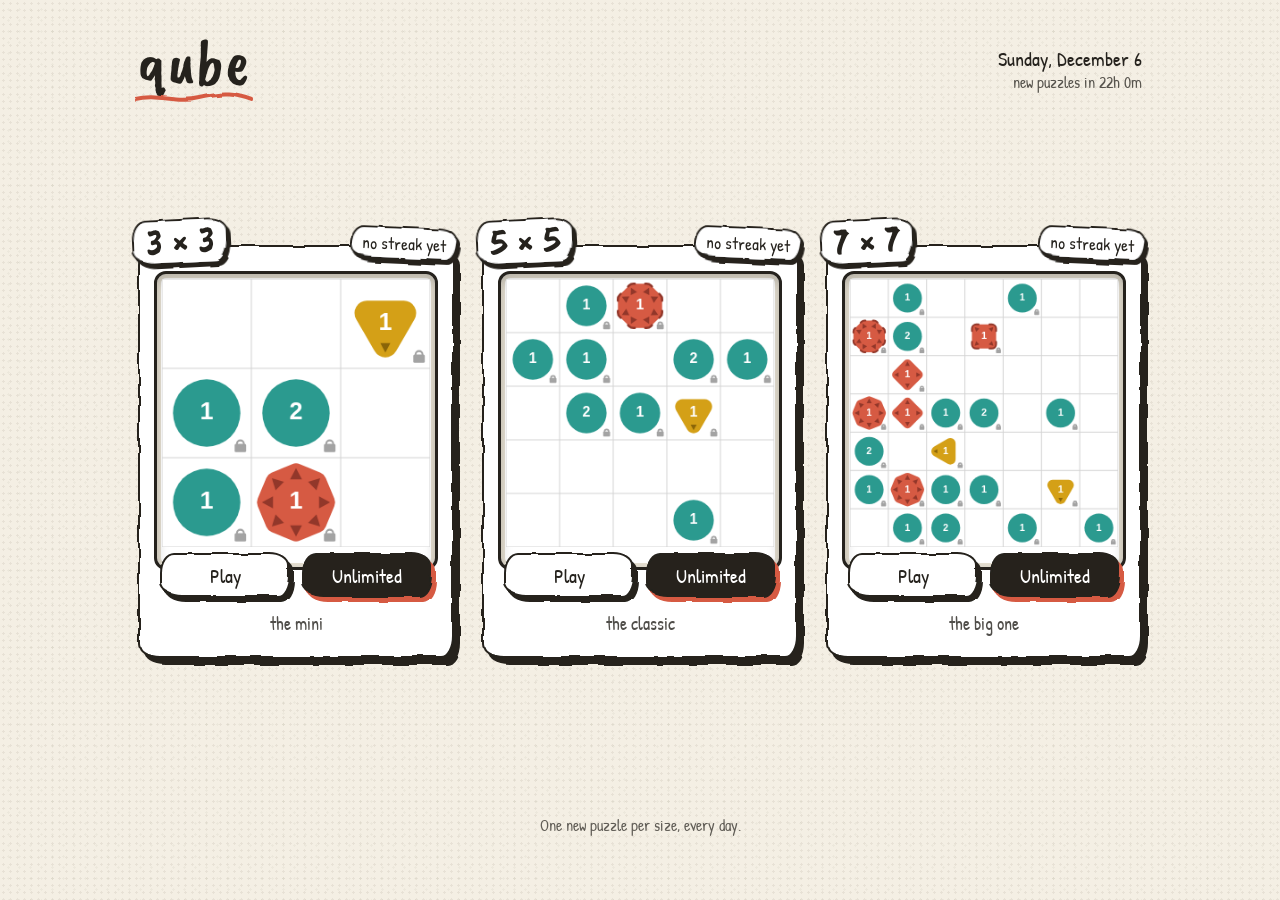
==== play.html @ ca1494cf "Tutorial: clearer dots, Next button after a win, arrows around the progress dots Co-Authored-By: Cla" ====
<!DOCTYPE html>
<html lang="en">
<head>
    <meta charset="UTF-8">
    <meta name="viewport" content="width=device-width, initial-scale=1">
    <title>qube</title>
    <link rel="preconnect" href="https://fonts.googleapis.com">
    <link rel="preconnect" href="https://fonts.gstatic.com" crossorigin>
    <link href="https://fonts.googleapis.com/css2?family=Caveat+Brush&family=Patrick+Hand&display=swap" rel="stylesheet">
    <link rel="stylesheet" href="style.css">
    <link rel="stylesheet" href="paper.css">
    <link rel="stylesheet" href="play.css">
</head>
<body class="paper play">
<header class="bar">
    <a class="up pill" href="index.html">&larr; Home</a>
    <h1 id="page-title" class="title"></h1>
    <button id="help-button" class="up pill help-button" data-tip="How to play" aria-label="How to play"><span>?</span></button>
</header>
<div id="game-container">
    <div id="canvas-container">
        <div class="screen"><canvas id="canvas" width="400" height="400">Error</canvas></div>
        <div id="nav-controls" role="group" aria-label="Change puzzle">
            <button id="back-button" class="nav-button">&lsaquo; Back</button>
            <div id="hand-controls">
                <button id="clear-button" class="nav-button icon-button" data-tip="Clear board" aria-label="Clear board">
                    <svg viewBox="0 0 20 20" width="19" height="19" aria-hidden="true"><path d="M11.4 3.6l5 5-7 7H5.2l-2.4-2.4a1.6 1.6 0 0 1 0-2.2z" fill="none" stroke="currentColor" stroke-width="1.8" stroke-linejoin="round"/><path d="M7.6 7.4l5 5M9 16.6h8" stroke="currentColor" stroke-width="1.8" stroke-linecap="round"/></svg>
                </button>
            </div>
            <div id="forward-controls">
                <button id="next-button" class="nav-button">Next &rsaquo;</button>
                <button id="new-button" class="nav-button" hidden></button>
            </div>
        </div>
        <div id="hand-label">Your hand</div>
        <div id="pool"></div>
    </div>
    <div id="side-panel">
        <div id="summary-box" class="up box"><div id="summary-panel">Hover a piece for details.</div></div>
        <div id="result-banner" class="up box hidden"><span id="result-text"></span></div>
        <div id="controls">
            <button id="run-button" class="up btn fill"><span id="run-label">Run</span></button>
            <button id="solution-button">Show Solution</button>
        </div>
        <div id="view-controls" role="group" aria-label="Help, animation speed and display">
            <button class="speed-button" data-speed="0.5" data-tip="Slow" aria-label="Slow speed">
                <svg viewBox="0 0 20 16" width="20" height="14" aria-hidden="true"><path d="M2.5 11.5C2.5 6.5 5.5 4 8.5 4s6 2.5 6 7.5z" fill="currentColor"/><circle cx="16.8" cy="8.6" r="2" fill="currentColor"/><path d="M5 11.5v2.4M12 11.5v2.4" stroke="currentColor" stroke-width="1.8" stroke-linecap="round"/></svg>
            </button>
            <button class="speed-button selected" data-speed="1.2" data-tip="Normal" aria-label="Normal speed">
                <svg viewBox="0 0 16 16" width="16" height="14" aria-hidden="true"><path d="M2 12.5a6 6 0 1 1 12 0" fill="none" stroke="currentColor" stroke-width="1.7" stroke-linecap="round"/><path d="M8 12.5V6.2" stroke="currentColor" stroke-width="1.9" stroke-linecap="round"/><circle cx="8" cy="12.5" r="1.7" fill="currentColor"/></svg>
            </button>
            <button class="speed-button" data-speed="1000" data-tip="Instant" aria-label="Instant">
                <svg viewBox="0 0 16 16" width="14" height="14" aria-hidden="true"><path d="M9.5 1L3 9h4l-1 6 7-9H9z" fill="currentColor" stroke="currentColor" stroke-width="0.6" stroke-linejoin="round"/></svg>
            </button>
            <div class="dots-menu-wrap">
                <button id="dots-menu-button" class="speed-button" data-tip="Dots" aria-label="Dots" aria-haspopup="menu" aria-expanded="false">
                    <svg viewBox="0 0 24 16" width="24" height="14" aria-hidden="true"><circle cx="5" cy="9.5" r="2.1" fill="currentColor"/><circle cx="11" cy="9.5" r="2.1" fill="currentColor"/><circle cx="8" cy="5" r="2.1" fill="currentColor"/><path d="M16.5 6.5l3 3 3-3" fill="none" stroke="currentColor" stroke-width="1.6" stroke-linecap="round" stroke-linejoin="round"/></svg>
                </button>
                <div id="dots-menu" class="dots-menu" role="menu" aria-label="Dots" hidden>
                    <button role="menuitemradio" data-mode="skips" aria-checked="true">Some dots</button>
                    <button role="menuitemradio" data-mode="all" aria-checked="false">All dots</button>
                    <button role="menuitemradio" data-mode="none" aria-checked="false">No dots</button>
                </div>
            </div>
        </div>
        <div id="ways-box" class="up box" hidden><div id="ways"></div></div>
    </div>
</div>

<div id="tutorial" class="tutorial-overlay" hidden>
    <div class="tutorial-card up" role="dialog" aria-modal="true" aria-labelledby="tutorial-title">
        <div class="tutorial-head">
            <h2 id="tutorial-title"></h2>
            <button id="tutorial-close" class="up pill tutorial-close" aria-label="Close"><span>&times;</span></button>
        </div>
        <p id="tutorial-hint" aria-live="polite"><span></span></p>
        <div class="screen tutorial-screen"><canvas id="tutorial-canvas" width="320" height="320" aria-label="Tutorial board"></canvas></div>
        <div id="tutorial-hand" aria-label="Your hand"></div>
        <div class="tutorial-actions">
            <button id="tutorial-hint-button" class="up pill"><span>Hint</span></button>
            <button id="tutorial-run" class="up btn fill"><span id="tutorial-run-label">Run</span></button>
        </div>
        <div class="tutorial-footer">
            <button id="tutorial-back" class="up pill tutorial-arrow" aria-label="Back" data-tip="Back"><svg viewBox="0 0 16 16" width="16" height="16" aria-hidden="true"><path d="M10 3L5 8l5 5" fill="none" stroke="currentColor" stroke-width="2.2" stroke-linecap="round" stroke-linejoin="round"/></svg></button>
            <div id="tutorial-dots" aria-hidden="true"></div>
            <button id="tutorial-next" class="up pill tutorial-arrow" aria-label="Next" data-tip="Next"><svg viewBox="0 0 16 16" width="16" height="16" aria-hidden="true"><path d="M6 3l5 5-5 5" fill="none" stroke="currentColor" stroke-width="2.2" stroke-linecap="round" stroke-linejoin="round"/></svg></button>
        </div>
    </div>
</div>
<script type="module" src="game.js"></script>
</body>
</html>
---- style.css ----
body {
    font-family: sans-serif;
}

#game-container {
    display: flex;
    gap: 24px;
    align-items: flex-start;
    padding: 20px;
}

body {
    user-select: none;
    -webkit-user-select: none;
}

#canvas {
    image-rendering: pixelated;
    -webkit-user-drag: none;
}

#canvas-container {
    text-align: center;
}

#pool {
    display: flex;
    gap: 8px;
    justify-content: center;
    margin-top: 12px;
    min-height: 52px;
}

.pool-node {
    width: 52px;
    height: 52px;
    cursor: grab;
    user-select: none;
}

.pool-node canvas {
    display: block;
    pointer-events: none;
}

.pool-node.dragging {
    opacity: 0.3;
}

#side-panel {
    width: 260px;
    display: flex;
    flex-direction: column;
    gap: 12px;
}

#summary-panel {
    border: 1px solid #d3d3d3;
    border-radius: 4px;
    padding: 10px;
    font-size: 14px;
    box-sizing: border-box;
    height: 134px;
    overflow: auto;
}

#result-banner {
    border-radius: 4px;
    padding: 10px;
    font-weight: bold;
    text-align: center;
}

#result-banner.hidden {
    display: none;
}

#result-banner.win {
    background: #d4f7d4;
    color: #1a7a1a;
}

#result-banner.lose {
    background: #f7d4d4;
    color: #a11a1a;
}

#controls {
    display: flex;
    gap: 8px;
}

#controls button {
    flex: 1;
    padding: 8px 6px;
    font-size: 14px;
    white-space: nowrap;
    cursor: pointer;
}

/* "Show Solution" is the longer label, so it gets a little more of the row */
#controls #run-button {
    flex: 0.8;
}

#controls #solution-button {
    flex: 1.3;
}

#controls button:disabled {
    cursor: default;
    opacity: 0.5;
}

#view-controls {
    display: flex;
    gap: 4px;
    justify-content: flex-end;
    margin-top: 8px;
}

.speed-button {
    display: flex;
    align-items: center;
    justify-content: center;
    padding: 4px 10px;
    color: #555;
    background: #e6e6e6;
    border: 1px solid #c4c4c4;
    border-radius: 4px;
    cursor: pointer;
}

.speed-button.selected {
    background: #8a8a8a;
    border-color: #6b6b6b;
    color: #fff;
}

#drag-ghost {
    position: fixed;
    left: 0;
    top: 0;
    pointer-events: none;
    z-index: 10;
    filter: drop-shadow(0 9px 8px rgba(0, 0, 0, 0.3)) drop-shadow(0 2px 2px rgba(0, 0, 0, 0.3));
}

/* The clear board icon sits between Back and Next. */
#hand-controls {
    display: flex;
    gap: 8px;
    align-items: center;
    justify-content: center;
}

.icon-button {
    display: flex;
    align-items: center;
    justify-content: center;
    padding: 4px 12px;
}

/* dots toggle on the left, speeds pushed to the right */
.dots-menu-wrap {
    position: relative;
    margin-left: auto;
}

.dots-menu {
    position: absolute;
    top: calc(100% + 6px);
    right: 0;
    min-width: 116px;
    padding: 4px;
    background: #fff;
    border: 1px solid #c4c4c4;
    border-radius: 6px;
    box-shadow: 0 4px 12px rgba(0, 0, 0, 0.2);
    z-index: 6;
}

.dots-menu[hidden] {
    display: none;
}

.dots-menu button {
    display: block;
    width: 100%;
    padding: 6px 10px 6px 24px;
    position: relative;
    text-align: left;
    font-size: 13px;
    color: #444;
    background: none;
    border: none;
    border-radius: 4px;
    cursor: pointer;
}

.dots-menu button:hover,
.dots-menu button:focus-visible {
    background: #ececec;
}

/* a check mark beside the current choice */
.dots-menu button[aria-checked="true"] {
    font-weight: bold;
}

.dots-menu button[aria-checked="true"]::before {
    content: "\2713";
    position: absolute;
    left: 8px;
}

/* the dots button's tooltip hugs the right edge, and hides while the menu is open */
.dots-menu-wrap > button[data-tip]::after {
    left: auto;
    right: 0;
    transform: translateY(2px);
}

.dots-menu-wrap > button[data-tip]:hover::after,
.dots-menu-wrap > button[data-tip]:focus-visible::after {
    transform: translateY(0);
}

.dots-menu-wrap > button[aria-expanded="true"]::after {
    display: none;
}

/* Back on the left, Next/New on the right, and the clear icon always dead
   center (equal side columns), so it lines up with the board and the hand. */
#nav-controls {
    display: grid;
    grid-template-columns: 1fr auto 1fr;
    align-items: center;
    margin-top: 8px;
}

#nav-controls #back-button {
    justify-self: start;
}

.nav-button {
    padding: 4px 14px;
    font-size: 13px;
    color: #555;
    background: #e6e6e6;
    border: 1px solid #c4c4c4;
    border-radius: 4px;
    cursor: pointer;
}

.nav-button:disabled {
    opacity: 0.45;
    cursor: default;
}

.help-button {
    font-weight: bold;
    font-size: 14px;
    min-width: 30px;
}

/* Little tooltips for the help / display / speed buttons (data-tip). */
button[data-tip] {
    position: relative;
}

button[data-tip]::after {
    content: attr(data-tip);
    position: absolute;
    bottom: calc(100% + 8px);
    left: 50%;
    transform: translateX(-50%) translateY(2px);
    padding: 4px 8px;
    border-radius: 5px;
    background: #333;
    box-shadow: 0 2px 6px rgba(0, 0, 0, 0.25);
    color: #fff;
    font-size: 12px;
    font-weight: normal;
    line-height: 1.2;
    white-space: nowrap;
    pointer-events: none;
    opacity: 0;
    /* hiding: no delay, very quick */
    transition: opacity 0.05s ease, transform 0.05s ease;
    z-index: 5;
}

button[data-tip]:hover::after,
button[data-tip]:focus-visible::after {
    opacity: 1;
    transform: translateX(-50%) translateY(0);
    /* showing: a barely-there delay so it doesn't flash when sweeping across */
    transition: opacity 0.08s ease 0.04s, transform 0.08s ease 0.04s;
}

/* the rightmost button's tip is right-aligned so it stays on screen */
#view-controls button[data-tip]:last-child::after {
    left: auto;
    right: 0;
    transform: translateY(2px);
}

#view-controls button[data-tip]:last-child:hover::after,
#view-controls button[data-tip]:last-child:focus-visible::after {
    transform: translateY(0);
    transition: opacity 0.08s ease 0.04s, transform 0.08s ease 0.04s;
}

.nav-button .button-icon {
    display: inline-block;
    vertical-align: -2px;
    margin-right: 4px;
}

#forward-controls {
    display: flex;
    gap: 8px;
    justify-self: end;
}

.summary-title {
    font-weight: bold;
    font-size: 15px;
    margin-bottom: 4px;
}

.summary-facts {
    margin: 0 0 6px;
    padding-left: 18px;
}

.summary-facts li {
    margin-bottom: 2px;
}

.summary-description {
    margin: 0;
}

#hand-label {
    margin-top: 12px;
    text-align: center;
    font-size: 12px;
    font-weight: bold;
    color: #a3a3a3;
}

/* the ? sits at the end of the Run / Show Solution row, narrower than they are */
#controls #help-button {
    flex: none;
    width: 34px;
    padding: 8px 0;
    font-weight: bold;
}

#controls button[data-tip]:last-child::after {
    left: auto;
    right: 0;
    transform: translateY(2px);
}

#controls button[data-tip]:last-child:hover::after,
#controls button[data-tip]:last-child:focus-visible::after {
    transform: translateY(0);
}
---- paper.css ----
/* Paper and ink: the look of the home page and the page around the game board.
   The board itself (the canvas) is never styled or wobbled. */

:root {
    --ink: #25221d;
    --paper: #f4efe4;
    --white: #ffffff;
    --coral: #d65a43;
    --green: #2b7a46;
    --font-head: "Caveat Brush", "Segoe Print", "Bradley Hand", cursive;
    --font-body: "Patrick Hand", "Segoe Print", "Bradley Hand", cursive;
    /* the three wobble frames (defined by ink.js) */
    --wobble-1: url(#ink-a);
    --wobble-2: url(#ink-b);
    --wobble-3: url(#ink-c);
    --wobble-step: 0.42s;
}

body.paper {
    margin: 0;
    min-height: 100vh;
    color: var(--ink);
    font-family: var(--font-body);
    font-size: 18px;
    background-color: var(--paper);
    background-image: radial-gradient(rgba(60, 45, 20, 0.07) 1px, transparent 1.2px), radial-gradient(rgba(60, 45, 20, 0.04) 1px, transparent 1.2px);
    background-size: 7px 7px, 11px 11px;
    background-position: 0 0, 3px 4px;
}

body.paper * {
    box-sizing: border-box;
}

body.paper a {
    color: inherit;
    text-decoration: none;
}

/* ---------- the wobble ---------- */

@keyframes boil {
    0% { filter: var(--wobble-1); }
    33.4% { filter: var(--wobble-2); }
    66.8% { filter: var(--wobble-3); }
    100% { filter: var(--wobble-1); }
}

.wob {
    filter: var(--wobble-1);
    animation: boil calc(var(--wobble-step) * 3) steps(1) infinite;
}

@media (prefers-reduced-motion: reduce) {
    .wob {
        animation: none;
    }
}

/* ---------- raised pieces ----------
   A raised piece (.up) is its content over a `.line` layer: a hard shadow and
   a face with an inked edge. Only the `.line` layer wobbles. */

.up {
    position: relative;
    isolation: isolate;   /* the .line layer sits behind this piece's own content, never behind the page */
    --sx: 4px;
    --sy: 5px;
    --face: var(--white);
    --edge: var(--ink);
    --shade: var(--ink);
    border-radius: 14px 20px 13px 22px / 20px 13px 22px 14px;
}

.up > .line {
    position: absolute;
    inset: 0;
    z-index: -1;
    border-radius: inherit;
    pointer-events: none;
}

.up > .line::before,
.up > .line::after {
    content: "";
    position: absolute;
    inset: 0;
    border-radius: inherit;
}

.up > .line::before {
    background: var(--shade);
    transform: translate(var(--sx), var(--sy));
}

.up > .line::after {
    background: var(--face);
    border: 2.6px solid var(--edge);
}

.up.fill {
    --face: var(--ink);
    --shade: var(--coral);
    color: var(--white);
}

.up.flat {
    --sx: 0px;
    --sy: 0px;
}

.up.flat > .line::before {
    display: none;
}

/* ---------- buttons and pills ---------- */

.btn,
.pill {
    appearance: none;
    border: 0;
    background: none;
    font: inherit;
    color: inherit;
    text-align: center;
    cursor: pointer;
    display: inline-block;
}

.btn {
    padding: 9px 12px 8px;
    font-size: 20px;
    --sx: 4px;
    --sy: 5px;
}

.pill {
    padding: 5px 18px 6px;
    font-size: 20px;
    --sx: 3px;
    --sy: 4px;
}

.btn:disabled {
    cursor: default;
    opacity: 0.5;
}

.btn:focus-visible,
.pill:focus-visible,
.pool-node:focus-visible,
body.paper a:focus-visible {
    outline: 3px solid var(--coral);
    outline-offset: 4px;
}

/* ---------- the page frame ---------- */

.wrap {
    max-width: 1060px;
    margin: 0 auto;
    padding: 30px 28px 48px;
}

/* the home page: the header at the top, the three cards centered in the space
   that is left, and the note at the bottom */
body.home .wrap {
    min-height: 100vh;
    display: flex;
    flex-direction: column;
}

body.home .cards {
    margin-block: auto;
}

.top {
    display: flex;
    align-items: flex-end;
    justify-content: space-between;
    gap: 16px;
    margin-bottom: 38px;
}

.brand {
    margin: 0;
    font: 400 64px/1 var(--font-head);
    letter-spacing: 1px;
    position: relative;
    display: inline-block;
}

.brand .ul {
    position: absolute;
    left: -4px;
    right: -4px;
    bottom: -10px;
    width: calc(100% + 8px);
    height: 12px;
}

.meta {
    text-align: right;
    line-height: 1.35;
    font-size: 20px;
}

.meta small {
    display: block;
    font-size: 16px;
    opacity: 0.75;
}

/* ---------- home: the three mode cards ---------- */

.cards {
    display: grid;
    grid-template-columns: repeat(3, 1fr);
    gap: 34px 28px;
}

.card {
    padding: 26px 16px 22px;
    --sx: 6px;
    --sy: 7px;
}

/* the board: a little screen set into the card */
.screen {
    position: relative;
    background: var(--white);
    border: 3px solid var(--ink);
    border-radius: 12px;
    padding: 5px 5px 20px;   /* a thicker chin: the buttons overlap it, not the board */
    box-shadow: inset 0 5px 12px rgba(0, 0, 0, 0.22), inset 0 0 0 4px #e6e0d2;
}

.screen canvas {
    display: block;
    width: 100%;
    height: auto;
}

/* tags that float above the screen */
.tag {
    position: absolute;
    z-index: 3;
    --sx: 3px;
    --sy: 4px;
}

.tag.size {
    left: -6px;
    top: -26px;
    padding: 2px 14px 3px;
    font: 400 38px/1.05 var(--font-head);
    transform: rotate(-3deg);
}

.tag.streak {
    right: -4px;
    top: -18px;
    padding: 5px 12px;
    font-size: 17px;
    display: flex;
    align-items: center;
    gap: 5px;
    transform: rotate(2.5deg);
}

.tag.streak.has-roman {
    padding: 0 14px 2px;
    font: 400 28px/1.15 var(--font-head);
    letter-spacing: 1px;
}

/* a streak is one flame with the numeral inside it: no pill, just the flame */
.tag.streak.has-roman {
    top: -54px;
    right: -6px;
    min-width: 68px;
    height: 86px;
    padding: 0 16px 16px;
    box-sizing: border-box;
    justify-content: center;
    align-items: flex-end;
    transform: rotate(2deg);
}

.tag.streak.has-roman > .line {
    display: none;
}

.tag.streak .flame {
    position: absolute;
    inset: 0;
    z-index: 0;
    pointer-events: none;
}

.tag.streak .flame svg {
    display: block;
    width: 100%;
    height: 100%;
    overflow: visible;
}

.tag.streak .num {
    position: relative;
    z-index: 1;
    font-size: 31px;
    line-height: 1;
}

.flame path {
    stroke: var(--ink);
    stroke-linejoin: round;
    stroke-width: 2.4;
    vector-effect: non-scaling-stroke;
}

.flame .shadow { fill: var(--ink); }
.flame .outer { fill: var(--coral); }
.flame .middle { fill: #ec8a3b; stroke-width: 0; }
.flame .core { fill: #f6c453; stroke-width: 0; }

.flame .outer, .flame .middle, .flame .core {
    transform-box: fill-box;
    transform-origin: 50% 100%;
    animation: flicker 0.84s steps(1) infinite;
}

.flame .middle { animation-delay: -0.28s; }
.flame .core { animation-delay: -0.56s; }

@keyframes flicker {
    0% { transform: scale(1, 1) skewX(0deg); }
    33.4% { transform: scale(0.96, 0.9) skewX(-3deg); }
    66.8% { transform: scale(1.03, 1.05) skewX(3deg); }
    100% { transform: scale(1, 1) skewX(0deg); }
}

@media (prefers-reduced-motion: reduce) {
    .flame .outer, .flame .middle, .flame .core { animation: none; }
}

.card .btns {
    display: flex;
    gap: 12px;
    margin-top: -17px;
    padding: 0 6px;
    position: relative;
    z-index: 3;
}

.card .btns .btn {
    flex: 1;
}

.card .sub {
    margin: 14px 0 0;
    text-align: center;
    opacity: 0.8;
}

.foot {
    margin-top: 44px;
    text-align: center;
    font-size: 16px;
    opacity: 0.7;
}

/* ---------- narrow screens ---------- */

@media (max-width: 860px) {
    .cards {
        grid-template-columns: 1fr;
        max-width: 400px;
        margin: 0 auto;
        gap: 50px;
    }

    .brand {
        font-size: 52px;
    }
}

@media (max-width: 520px) {
    .top {
        flex-direction: column;
        align-items: flex-start;
    }

    .meta {
        text-align: left;
    }
}
---- play.css ----
/* The game page: the page around the board takes the paper-and-ink look.
   The canvas (the board, pieces and beams) is not restyled. */

body.play [hidden] {
    display: none !important;
}

/* ---------- top bar ---------- */

body.play .bar {
    display: flex;
    align-items: center;
    gap: 16px;
    max-width: 1060px;
    margin: 0 auto;
    padding: 24px 28px 4px;
}

body.play .bar .title {
    flex: 1;
    margin: 0;
    font: 400 40px/1 var(--font-head);
}

body.play .bar .help-button {
    min-width: 46px;
    font-size: 24px;
    font-weight: normal;
}

/* the ? sits at the top right edge, so its tip drops below it and is
   right-aligned to stay on screen */
body.play .bar .help-button[data-tip]::after {
    top: calc(100% + 10px);
    bottom: auto;
    left: auto;
    right: 0;
    transform: translateY(-2px);
}

body.play .bar .help-button[data-tip]:hover::after,
body.play .bar .help-button[data-tip]:focus-visible::after {
    transform: translateY(0);
}

/* ---------- layout ---------- */

body.play #game-container {
    max-width: 1060px;
    margin: 0 auto;
    padding: 24px 28px 56px;
    gap: 44px;
    justify-content: center;
}

/* the board sits in its bezel, like a little screen */
body.play .screen {
    width: fit-content;
    margin: 0 auto;
    padding: 7px;
}

/* only restores the canvas's intrinsic size inside the bezel */
body.play .screen canvas {
    width: auto;
    height: auto;
}

body.play #nav-controls {
    margin-top: 16px;
}

/* the clear button stays in the middle column even when Back/New are hidden */
body.play #hand-controls {
    grid-column: 2;
}

body.play #hand-label {
    margin-top: 18px;
    font-size: 17px;
    font-weight: normal;
    color: var(--ink);
    opacity: 0.6;
}

/* ---------- the hand: raised tiles ---------- */

body.play #pool {
    gap: 12px;
    min-height: 62px;
    margin-top: 10px;
}

body.play .pool-node {
    width: 62px;
    height: 62px;
    padding: 5px;
    --sx: 3px;
    --sy: 4px;
}

/* the place a piece left when it was pulled out of the hand */
body.play .pool-slot {
    width: 62px;
    height: 62px;
    border: 2.4px dashed rgba(37, 34, 29, 0.28);
    border-radius: 14px 20px 13px 22px / 20px 13px 22px 14px;
}

/* ---------- side panel ---------- */

body.play #summary-box {
    margin: 0 6px 6px 0;
}

body.play #summary-panel {
    border: 0;
    border-radius: 0;
    padding: 14px 16px;
    height: 140px;
    font-size: 18px;
}

body.play #controls {
    gap: 14px;
    margin-bottom: 6px;
}

body.play #controls button {
    font-family: var(--font-body);
    font-size: 20px;
    padding: 9px 8px 8px;
}

/* makes room for the button's shadow */
body.play #controls #run-button {
    margin-right: 4px;
}

/* the result takes the description's place until the player moves on */
body.play #summary-box:has(+ #result-banner:not(.hidden)) {
    display: none;
}

body.play #result-banner.hidden {
    display: none;
}

body.play #result-banner {
    min-height: 140px;
    box-sizing: border-box;
    display: flex;
    align-items: center;
    justify-content: center;
    text-align: center;
    background: none;
    padding: 12px 14px;
    font-weight: normal;
    font-size: 21px;
    margin: 0 6px 6px 0;
    border-radius: 14px 20px 13px 22px / 20px 13px 22px 14px;
}

body.play #result-banner.win {
    background: none;
    color: var(--green);
}

body.play #result-banner.lose {
    background: none;
    color: var(--coral);
}

/* ---------- smaller controls: inked, but still (no wobble) ---------- */

body.play #nav-controls .nav-button,
body.play #solution-button,
body.play .speed-button {
    font-family: var(--font-body);
    font-size: 17px;
    color: var(--ink);
    background: var(--white);
    border: 2.4px solid var(--ink);
    border-radius: 12px 16px 11px 17px / 16px 11px 17px 12px;
    box-shadow: 2px 3px 0 var(--ink);
}

body.play #solution-button {
    font-size: 19px;
}

body.play .speed-button.selected {
    color: var(--white);
    background: var(--ink);
    filter: none;
}

body.play #nav-controls .nav-button:focus-visible,
body.play #solution-button:focus-visible,
body.play .speed-button:focus-visible {
    outline: 3px solid var(--coral);
    outline-offset: 3px;
}

/* ---------- narrow screens ---------- */

@media (max-width: 860px) {
    body.play #game-container {
        flex-direction: column;
        align-items: center;
    }

    body.play #side-panel {
        width: 100%;
        max-width: 420px;
    }
}

/* ---------- ways to solve the daily ---------- */

body.play #result-text {
    white-space: pre-line;   /* a win can say several things, one per line */
}

body.play #ways-box {
    margin: 0 6px 6px 0;
}

body.play #ways {
    display: flex;
    align-items: center;
    gap: 8px;
    padding: 10px 16px;
    font-size: 18px;
}

/* one small bubble per way: filled and ticked once found */
body.play .way {
    display: inline-flex;
    align-items: center;
    justify-content: center;
    min-width: 24px;
    height: 24px;
    padding: 0 8px;
    box-sizing: border-box;
    border: 2px dashed var(--ink);
    border-radius: 12px;
    font-size: 15px;
    line-height: 1;
    white-space: nowrap;
    opacity: 0.7;
}

body.play .way.found {
    border-style: solid;
    border-color: var(--green);
    background: var(--green);
    color: #fff;
    padding: 0;
    width: 24px;
    border-radius: 50%;
    opacity: 1;
}


/* ---------- the tutorial card: seven little lessons ---------- */

body.play .tutorial-overlay {
    position: fixed;
    inset: 0;
    z-index: 20;
    display: flex;
    padding: 16px;
    overflow-y: auto;            /* a short viewport scrolls the card, shadow and all */
    background: rgba(37, 34, 29, 0.45);
}

body.play .tutorial-card {
    margin: auto;                /* centered, but never cut off at the top when it scrolls */
    width: 100%;
    max-width: 400px;
    padding: 16px 22px 12px;
    --face: var(--paper);
    --sx: 6px;
    --sy: 7px;
    display: flex;
    flex-direction: column;
    align-items: center;
    text-align: center;
}

body.play .tutorial-head {
    align-self: stretch;
    display: flex;
    align-items: center;
    gap: 12px;
}

body.play #tutorial-title {
    flex: 1;
    margin: 0;
    font: 400 34px/1.05 var(--font-head);
    text-align: left;
}

body.play .tutorial-close {
    flex: none;
    padding: 0 11px 2px;
    font-size: 26px;
    line-height: 1.1;
    --sx: 2px;
    --sy: 3px;
}

/* the one line that teaches: the hint, the help, a miss or the win */
body.play #tutorial-hint {
    align-self: stretch;
    margin: 8px 0 12px;
    min-height: 3.9em;           /* three lines, so the board does not jump as the text changes */
    display: flex;
    align-items: center;
    justify-content: center;
    font-size: 19px;
    line-height: 1.3;
}

body.play #tutorial-hint[data-tone="miss"] {
    color: var(--coral);
}

body.play #tutorial-hint[data-tone="win"] {
    color: var(--green);
}

body.play .tutorial-screen {
    width: 100%;
    max-width: 256px;
    padding: 7px;
}

body.play .tutorial-screen canvas {
    width: 100%;
    height: auto;
    touch-action: none;
    -webkit-user-drag: none;
}

body.play #tutorial-hand {
    display: flex;
    gap: 12px;
    justify-content: center;
    align-items: center;
    min-height: 56px;
    margin-top: 14px;
}

body.play #tutorial-hand .pool-node,
body.play #tutorial-hand .pool-slot {
    width: 56px;
    height: 56px;
}

body.play #tutorial-hand .pool-node {
    touch-action: none;
}

body.play .tutorial-hand-empty {
    font-size: 17px;
    opacity: 0.55;
}

body.play .tutorial-actions {
    display: flex;
    gap: 16px;
    justify-content: center;
    margin-top: 16px;
}

body.play .tutorial-actions .pill {
    min-width: 96px;
    padding-top: 8px;
    padding-bottom: 8px;
}

body.play .tutorial-actions .btn {
    min-width: 116px;
}

body.play .tutorial-footer {
    align-self: stretch;
    display: flex;
    align-items: center;
    justify-content: center;
    gap: 16px;
    margin-top: 22px;
}

body.play #tutorial-dots {
    display: flex;
    gap: 7px;
}

body.play .tutorial-dot {
    width: 11px;
    height: 11px;
    border: 2px solid var(--ink);
    border-radius: 50%;
    opacity: 0.45;
}

body.play .tutorial-dot.current {
    opacity: 1;
    background: var(--ink);
}

body.play .tutorial-dot.won {
    opacity: 1;
    background: var(--green);
    border-color: var(--green);
}

body.play .tutorial-dot.won.current {
    border-color: var(--ink);
}

body.play .tutorial-arrow {
    flex: none;
    width: 34px;
    height: 34px;
    padding: 0;
    border-radius: 50%;
    display: inline-flex;
    align-items: center;
    justify-content: center;
    --sx: 2px;
    --sy: 3px;
}

body.play .tutorial-card .pill:disabled {
    cursor: default;
    opacity: 0.4;
}

#tutorial-ghost {
    position: fixed;
    left: 0;
    top: 0;
    z-index: 30;
    pointer-events: none;
    filter: drop-shadow(0 9px 8px rgba(0, 0, 0, 0.3)) drop-shadow(0 2px 2px rgba(0, 0, 0, 0.3));
}

@media (max-width: 420px) {
    body.play .tutorial-card {
        padding: 14px 16px 10px;
    }

    body.play #tutorial-title {
        font-size: 30px;
    }
}
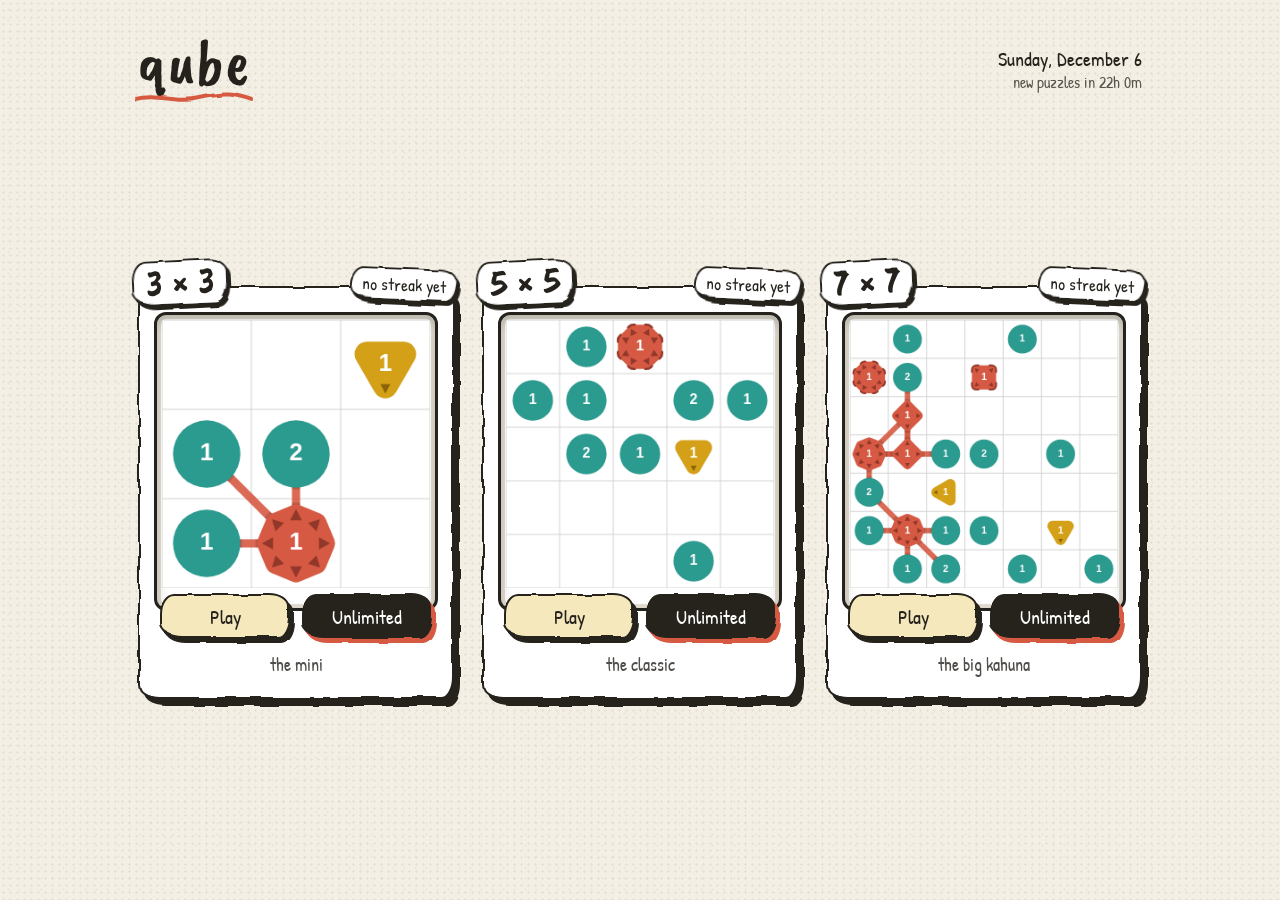
==== commit 6e0299d4: "mobile test" ====
--- a/play.html
+++ b/play.html
@@ -15,6 +15,16 @@
 <header class="bar">
     <a class="up pill" href="index.html">&larr; Home</a>
     <h1 id="page-title" class="title"></h1>
+    <div class="dots-menu-wrap">
+        <button id="dots-menu-button" class="speed-button" data-tip="Dots" aria-label="Dots" aria-haspopup="menu" aria-expanded="false">
+            <svg viewBox="0 0 24 16" width="24" height="14" aria-hidden="true"><circle cx="5" cy="9.5" r="2.1" fill="currentColor"/><circle cx="11" cy="9.5" r="2.1" fill="currentColor"/><circle cx="8" cy="5" r="2.1" fill="currentColor"/><path d="M16.5 6.5l3 3 3-3" fill="none" stroke="currentColor" stroke-width="1.6" stroke-linecap="round" stroke-linejoin="round"/></svg>
+        </button>
+        <div id="dots-menu" class="dots-menu" role="menu" aria-label="Dots" hidden>
+            <button role="menuitemradio" data-mode="skips" aria-checked="true">Some dots</button>
+            <button role="menuitemradio" data-mode="all" aria-checked="false">All dots</button>
+            <button role="menuitemradio" data-mode="none" aria-checked="false">No dots</button>
+        </div>
+    </div>
     <button id="help-button" class="up pill help-button" data-tip="How to play" aria-label="How to play"><span>?</span></button>
 </header>
 <div id="game-container">
@@ -32,13 +42,13 @@
                 <button id="new-button" class="nav-button" hidden></button>
             </div>
         </div>
-        <div id="hand-label">Your hand</div>
-        <div id="pool"></div>
+        <div id="hand-row"><div id="pool"></div></div>
     </div>
     <div id="side-panel">
         <div id="summary-box" class="up box"><div id="summary-panel">Hover a piece for details.</div></div>
         <div id="result-banner" class="up box hidden"><span id="result-text"></span></div>
         <div id="controls">
+            <button id="retry-button" class="up btn" hidden><span>Try again</span></button>
             <button id="run-button" class="up btn fill"><span id="run-label">Run</span></button>
             <button id="solution-button">Show Solution</button>
         </div>
@@ -52,16 +62,6 @@
             <button class="speed-button" data-speed="1000" data-tip="Instant" aria-label="Instant">
                 <svg viewBox="0 0 16 16" width="14" height="14" aria-hidden="true"><path d="M9.5 1L3 9h4l-1 6 7-9H9z" fill="currentColor" stroke="currentColor" stroke-width="0.6" stroke-linejoin="round"/></svg>
             </button>
-            <div class="dots-menu-wrap">
-                <button id="dots-menu-button" class="speed-button" data-tip="Dots" aria-label="Dots" aria-haspopup="menu" aria-expanded="false">
-                    <svg viewBox="0 0 24 16" width="24" height="14" aria-hidden="true"><circle cx="5" cy="9.5" r="2.1" fill="currentColor"/><circle cx="11" cy="9.5" r="2.1" fill="currentColor"/><circle cx="8" cy="5" r="2.1" fill="currentColor"/><path d="M16.5 6.5l3 3 3-3" fill="none" stroke="currentColor" stroke-width="1.6" stroke-linecap="round" stroke-linejoin="round"/></svg>
-                </button>
-                <div id="dots-menu" class="dots-menu" role="menu" aria-label="Dots" hidden>
-                    <button role="menuitemradio" data-mode="skips" aria-checked="true">Some dots</button>
-                    <button role="menuitemradio" data-mode="all" aria-checked="false">All dots</button>
-                    <button role="menuitemradio" data-mode="none" aria-checked="false">No dots</button>
-                </div>
-            </div>
         </div>
         <div id="ways-box" class="up box" hidden><div id="ways"></div></div>
     </div>
--- a/style.css
+++ b/style.css
@@ -15,6 +15,7 @@
 }
 
 #canvas {
+    touch-action: none;
     image-rendering: pixelated;
     -webkit-user-drag: none;
 }
@@ -36,6 +37,7 @@
     height: 52px;
     cursor: grab;
     user-select: none;
+    touch-action: none;
 }
 
 .pool-node canvas {
@@ -343,14 +345,6 @@
     margin: 0;
 }
 
-#hand-label {
-    margin-top: 12px;
-    text-align: center;
-    font-size: 12px;
-    font-weight: bold;
-    color: #a3a3a3;
-}
-
 /* the ? sits at the end of the Run / Show Solution row, narrower than they are */
 #controls #help-button {
     flex: none;
--- a/paper.css
+++ b/paper.css
@@ -104,6 +104,12 @@
     color: var(--white);
 }
 
+/* Play, while the day is still to be won: a pale tint of the starter-piece yellow, so it is the button the eye
+   goes to. Once won, the button (now Review) goes back to plain white. */
+.up.unsolved {
+    --face: #f5e8bd;
+}
+
 .up.flat {
     --sx: 0px;
     --sy: 0px;
@@ -276,15 +282,27 @@
 
 /* a streak is one flame with the numeral inside it: no pill, just the flame */
 .tag.streak.has-roman {
-    top: -54px;
+    top: -44px;
     right: -6px;
-    min-width: 68px;
-    height: 86px;
-    padding: 0 16px 16px;
+    min-width: 54px;
+    height: 68px;
+    padding: 0 13px 13px;
     box-sizing: border-box;
     justify-content: center;
     align-items: flex-end;
     transform: rotate(2deg);
+}
+
+/* from V (five days) up the flame is full size */
+.tag.streak.has-roman.big {
+    top: -54px;
+    min-width: 68px;
+    height: 86px;
+    padding: 0 16px 16px;
+}
+
+.tag.streak.has-roman.big .num {
+    font-size: 31px;
 }
 
 .tag.streak.has-roman > .line {
@@ -308,7 +326,7 @@
 .tag.streak .num {
     position: relative;
     z-index: 1;
-    font-size: 31px;
+    font-size: 25px;
     line-height: 1;
 }
 
--- a/play.css
+++ b/play.css
@@ -43,6 +43,12 @@
     transform: translateY(0);
 }
 
+/* the dots menu sits by the ?, so its tip drops below and stays on screen */
+body.play .bar .dots-menu-wrap > button[data-tip]::after {
+    top: calc(100% + 10px);
+    bottom: auto;
+}
+
 /* ---------- layout ---------- */
 
 body.play #game-container {
@@ -75,12 +81,17 @@
     grid-column: 2;
 }
 
-body.play #hand-label {
+/* the hand, with the eraser beside it on narrow screens */
+body.play #hand-row {
+    display: flex;
+    align-items: center;
+    justify-content: center;
+    gap: 14px;
     margin-top: 18px;
-    font-size: 17px;
-    font-weight: normal;
-    color: var(--ink);
-    opacity: 0.6;
+}
+
+body.play #hand-row #hand-controls {
+    grid-column: auto;
 }
 
 /* ---------- the hand: raised tiles ---------- */
@@ -88,7 +99,7 @@
 body.play #pool {
     gap: 12px;
     min-height: 62px;
-    margin-top: 10px;
+    margin-top: 0;
 }
 
 body.play .pool-node {
@@ -122,8 +133,9 @@
 }
 
 body.play #controls {
+    flex-wrap: wrap;
     gap: 14px;
-    margin-bottom: 6px;
+    margin: 0 6px 6px 0;   /* the same width as the description box, with room for the shadow */
 }
 
 body.play #controls button {
@@ -133,8 +145,19 @@
 }
 
 /* makes room for the button's shadow */
-body.play #controls #run-button {
-    margin-right: 4px;
+body.play #controls #run-button,
+body.play #controls #solution-button {
+    flex: 1 1 100%;
+}
+
+/* after a win: Try again and Next split the row */
+body.play #retry-button[hidden] {
+    display: none;
+}
+
+body.play #controls:has(#retry-button:not([hidden])) #retry-button,
+body.play #controls:has(#retry-button:not([hidden])) #run-button {
+    flex: 1 1 0;
 }
 
 /* the result takes the description's place until the player moves on */
@@ -174,6 +197,7 @@
 /* ---------- smaller controls: inked, but still (no wobble) ---------- */
 
 body.play #nav-controls .nav-button,
+body.play #hand-row .nav-button,
 body.play #solution-button,
 body.play .speed-button {
     font-family: var(--font-body);
@@ -196,6 +220,7 @@
 }
 
 body.play #nav-controls .nav-button:focus-visible,
+body.play #hand-row .nav-button:focus-visible,
 body.play #solution-button:focus-visible,
 body.play .speed-button:focus-visible {
     outline: 3px solid var(--coral);
@@ -210,9 +235,96 @@
         align-items: center;
     }
 
+    body.play #game-container {
+        gap: 16px;
+        padding: 16px 8px 40px;
+    }
+
+    /* the board shrinks to fit the screen (game.js maps taps back to board pixels) */
+    body.play #canvas-container {
+        width: 100%;
+        max-width: 100%;
+    }
+
+    body.play .screen {
+        max-width: 100%;
+        box-sizing: border-box;
+    }
+
+    body.play .screen canvas#canvas {
+        max-width: 100%;
+        height: auto;
+        image-rendering: auto;   /* smooth when scaled down, not blocky */
+    }
+
+    /* the description (or the result that replaces it) goes above the board,
+       and the rest of the side panel stays below it */
     body.play #side-panel {
+        display: contents;
+    }
+
+    body.play #summary-box,
+    body.play #result-banner,
+    body.play #controls,
+    body.play #ways-box {
+        width: min(calc(100% - 6px), 414px);
+        box-sizing: border-box;
+    }
+
+    body.play #view-controls {
+        width: min(100%, 420px);
+        justify-content: flex-end;
+    }
+
+    body.play #summary-box,
+    body.play #result-banner {
+        order: -1;
+        margin-bottom: 0;
+    }
+
+    /* a big hand (7x7) shrinks its tiles so the hand and the eraser fit on one row */
+    body.play #hand-row {
+        max-width: 100%;
+        gap: 8px;
+    }
+
+    body.play #pool {
+        flex: 0 1 auto;
+        min-width: 0;
+        gap: 8px;
+        align-items: center;   /* keep the shrunken tiles square, not stretched to the row's height */
+    }
+
+    body.play #pool .pool-node,
+    body.play #pool .pool-slot {
+        flex: 0 1 62px;
+        min-width: 0;
+        width: 62px;
+        height: auto;
+        aspect-ratio: 1;
+        box-sizing: border-box;
+        padding: 2px;
+    }
+
+    body.play #pool .pool-node canvas {
         width: 100%;
-        max-width: 420px;
+        height: 100%;
+    }
+
+    body.play #hand-row #hand-controls {
+        flex: none;
+    }
+
+    body.play #summary-panel {
+        height: 84px;
+        padding: 8px 12px;
+        font-size: 15px;
+    }
+
+    body.play #result-banner {
+        min-height: 84px;
+        padding: 8px 12px;
+        font-size: 18px;
     }
 }
 
@@ -459,3 +571,14 @@
         font-size: 30px;
     }
 }
+
+@media (max-width: 420px) {
+    body.play .bar {
+        padding: 16px 12px 4px;
+        gap: 10px;
+    }
+
+    body.play .bar .title {
+        font-size: 28px;
+    }
+}
